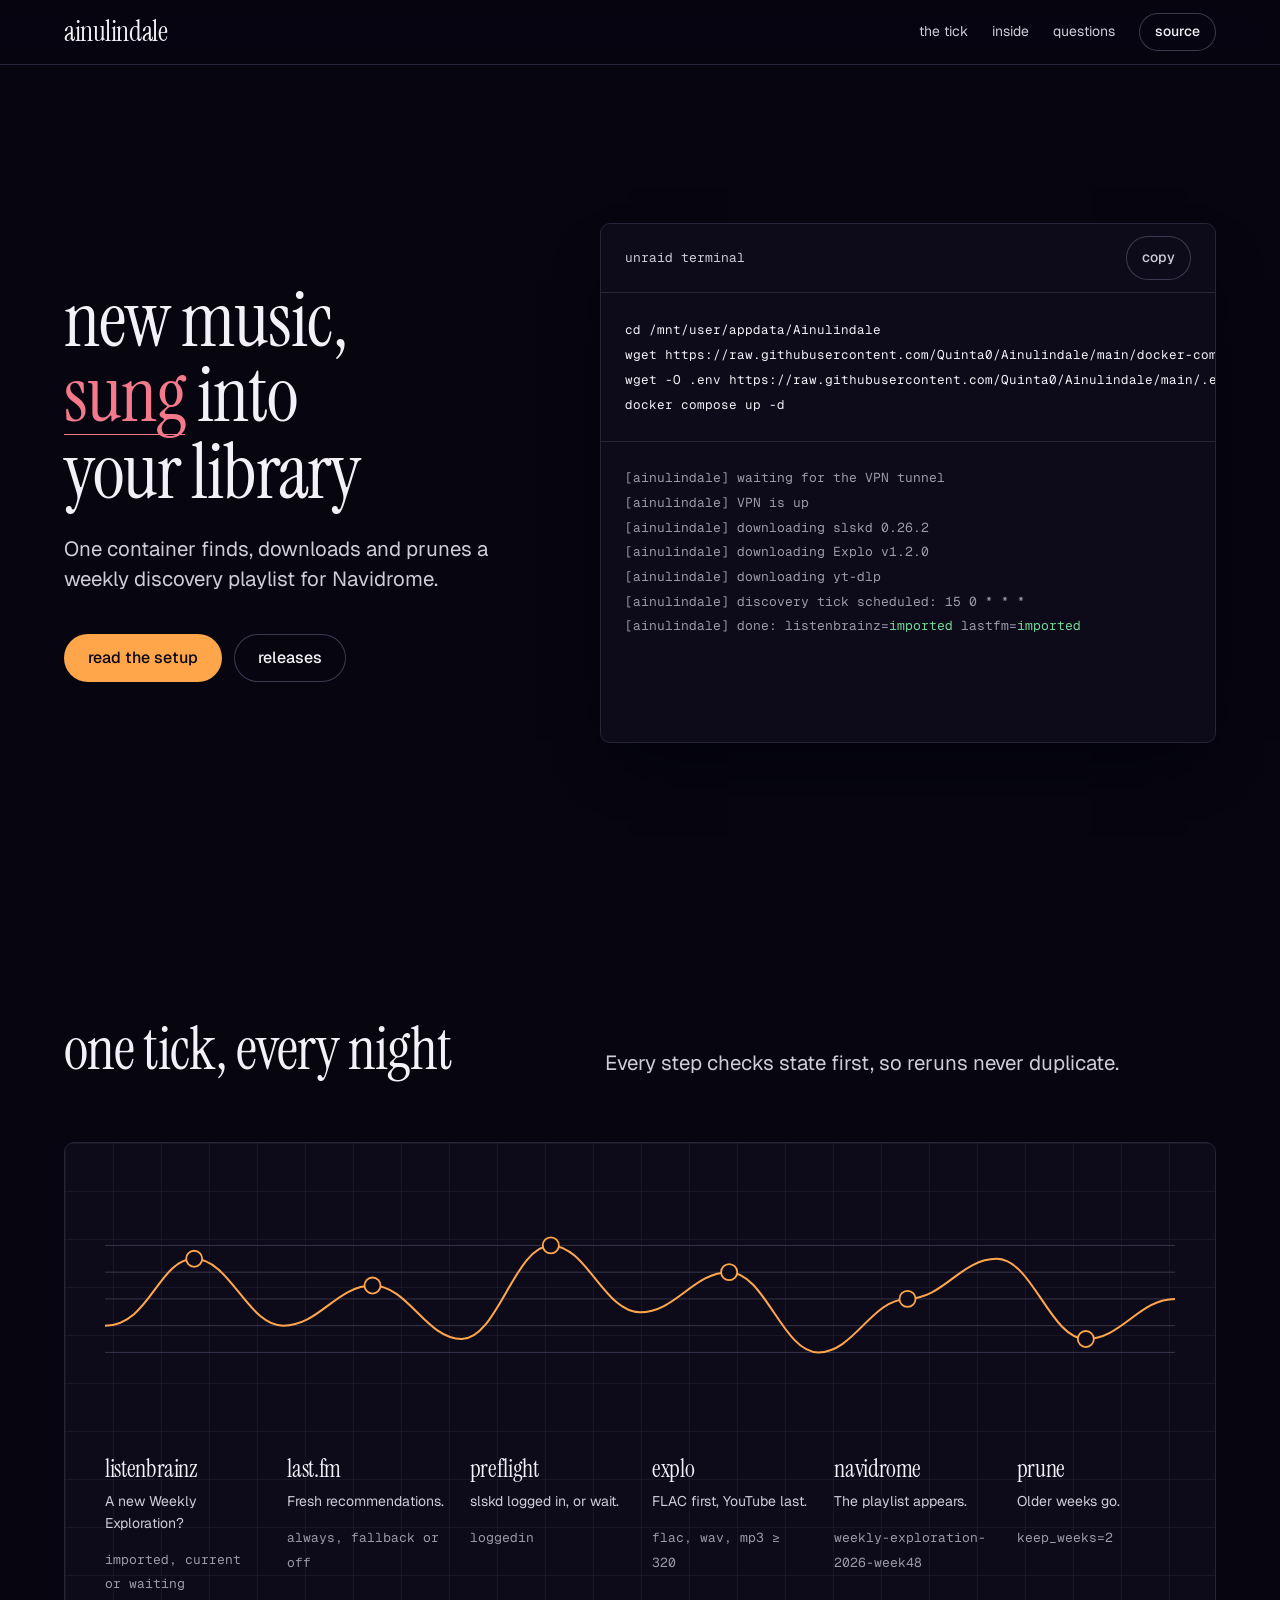
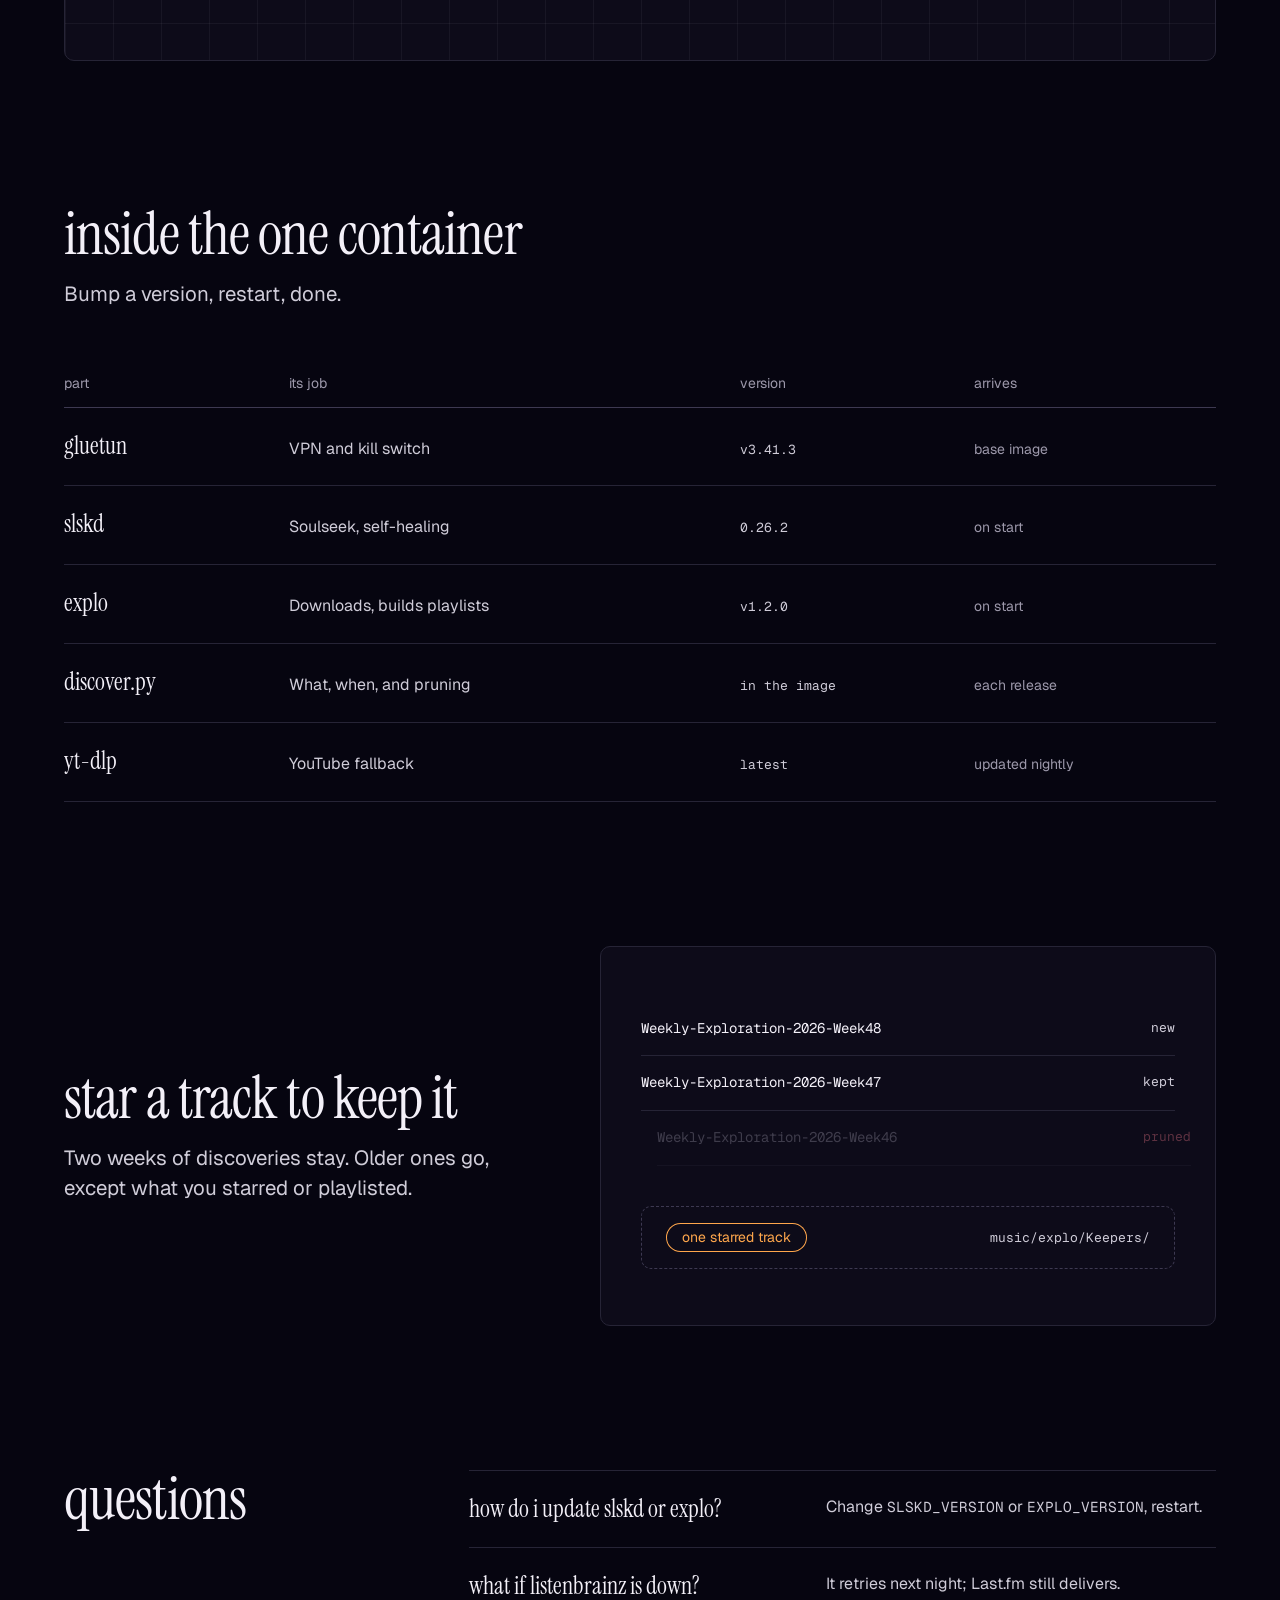
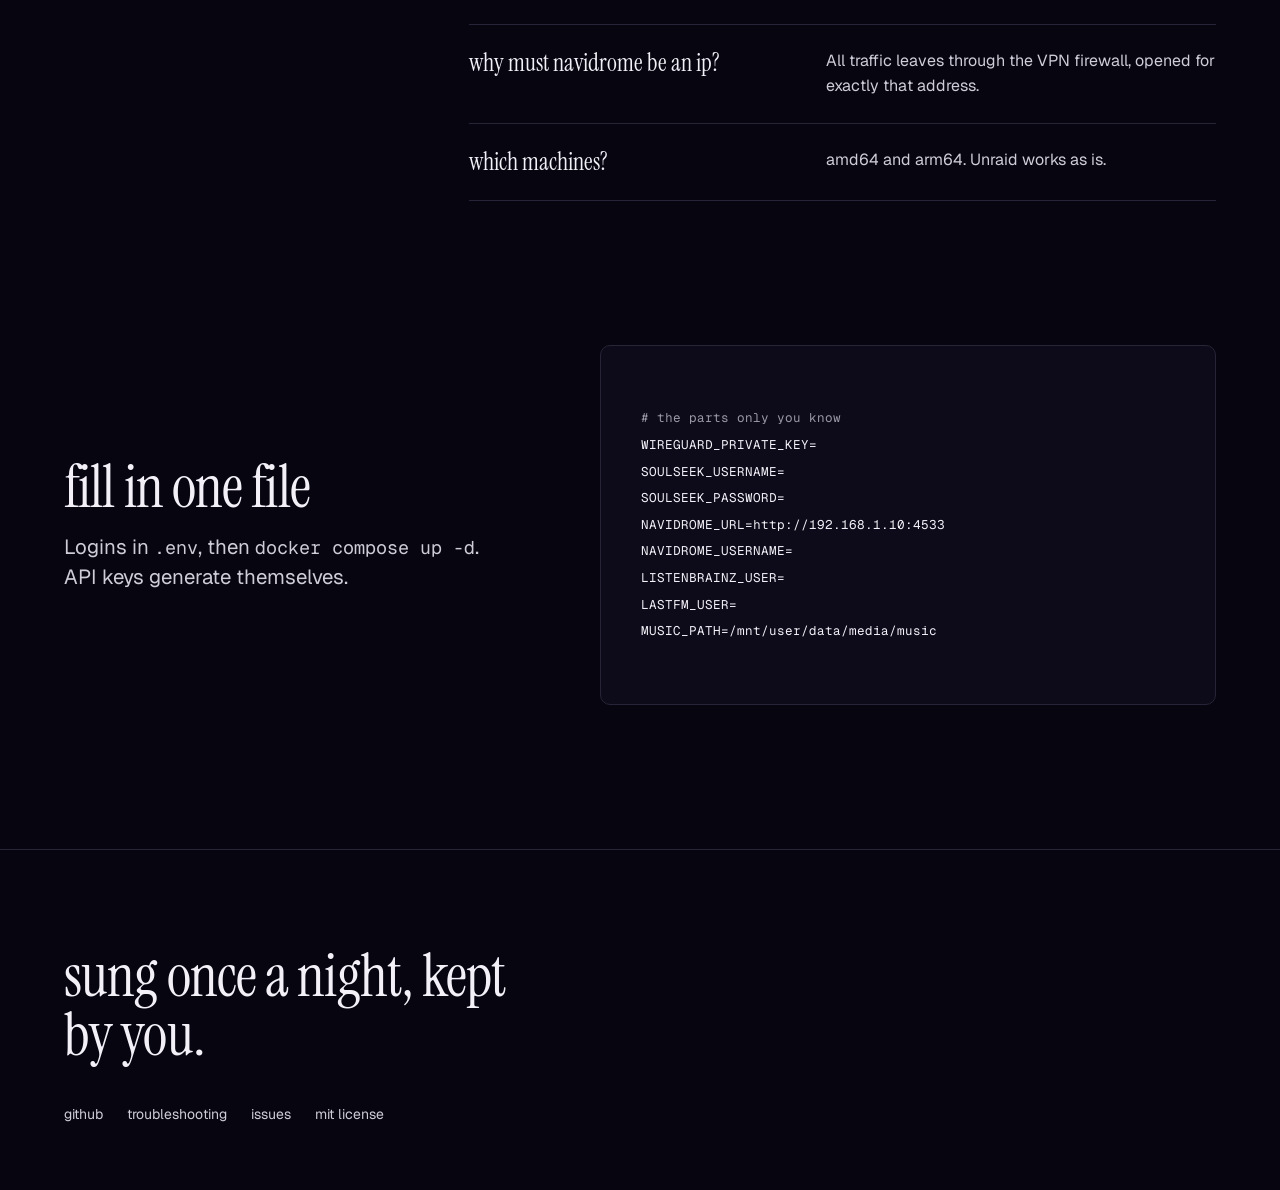
==== docs/index.html @ f3e62263 "Single-container image, release workflow and project site - One image (gluetun base) runs the VPN, s" ====
<!doctype html>
<html lang="en">
<head>
<meta charset="utf-8">
<meta name="viewport" content="width=device-width, initial-scale=1">
<title>Ainulindale: weekly music discovery for Navidrome, in one container</title>
<meta name="description" content="One Docker container that finds, downloads and prunes a weekly discovery playlist for Navidrome, through a VPN, from Soulseek.">
<link rel="preconnect" href="https://fonts.googleapis.com">
<link rel="preconnect" href="https://fonts.gstatic.com" crossorigin>
<link href="https://fonts.googleapis.com/css2?family=Instrument+Serif&family=Geist:wght@400;500&family=Geist+Mono:wght@400&display=swap" rel="stylesheet">
<link rel="stylesheet" href="site.css">
<script>document.documentElement.classList.add('js');</script>
</head>
<body>

<header class="nav">
  <div class="container nav__in">
    <a class="wordmark" href="#top">ainulindale</a>
    <nav aria-label="page">
      <a href="#tick">the tick</a>
      <a href="#inside">inside</a>
      <a href="#questions">questions</a>
      <a class="btn btn--secondary btn--sm" href="https://github.com/Quinta0/Ainulindale">source</a>
    </nav>
  </div>
</header>

<main id="top">

  <section class="hero">
    <div class="container hero__grid">
      <div class="hero__text">
        <h1>new music, <span class="verb">sung</span> into your library</h1>
        <p class="lead">One container finds, downloads and prunes a weekly discovery playlist for Navidrome.</p>
        <div class="actions">
          <a class="btn btn--primary" href="https://github.com/Quinta0/Ainulindale#setup">read the setup</a>
          <a class="btn btn--secondary" href="https://github.com/Quinta0/Ainulindale/releases">releases</a>
        </div>
      </div>

      <figure class="console well" aria-label="installing ainulindale">
        <div class="console__bar">
          <span class="readout">unraid terminal</span>
          <button class="btn btn--quiet" type="button" data-copy="#install">copy</button>
        </div>
<pre class="console__cmd" id="install"><code>cd /mnt/user/appdata/Ainulindale
wget https://raw.githubusercontent.com/Quinta0/Ainulindale/main/docker-compose.yml
wget -O .env https://raw.githubusercontent.com/Quinta0/Ainulindale/main/.env.example
docker compose up -d</code></pre>
        <ol class="console__log" aria-label="container log">
          <li style="--i:0">[ainulindale] waiting for the VPN tunnel</li>
          <li style="--i:1">[ainulindale] VPN is up</li>
          <li style="--i:2">[ainulindale] downloading slskd 0.26.2</li>
          <li style="--i:3">[ainulindale] downloading Explo v1.2.0</li>
          <li style="--i:4">[ainulindale] downloading yt-dlp</li>
          <li style="--i:5">[ainulindale] discovery tick scheduled: 15 0 * * *</li>
          <li style="--i:6">[ainulindale] done: listenbrainz=<b>imported</b> lastfm=<b>imported</b></li>
        </ol>
        <p class="console__status readout" aria-live="polite" data-copy-status></p>
      </figure>
    </div>
  </section>

  <section class="tick" id="tick">
    <div class="container">
      <div class="head split-head">
        <h2>one tick, every night</h2>
        <p class="lead">Every step checks state first, so reruns never duplicate.</p>
      </div>

      <figure class="score well blueprint" data-score>
        <svg class="score__svg" viewBox="0 0 1200 260" aria-hidden="true" focusable="false">
          <defs>
            <clipPath id="sing"><rect class="score__wipe" x="0" y="0" width="1200" height="260"/></clipPath>
          </defs>
          <g class="score__staff">
            <line x1="0" x2="1200" y1="70" y2="70"/><line x1="0" x2="1200" y1="100" y2="100"/>
            <line x1="0" x2="1200" y1="130" y2="130"/><line x1="0" x2="1200" y1="160" y2="160"/>
            <line x1="0" x2="1200" y1="190" y2="190"/>
          </g>
          <path class="score__ghost" d="M0 160 C 50 160, 60 85, 100 85 S 160 160, 200 160 S 260 115, 300 115 S 360 175, 400 175 S 460 70, 500 70 S 560 145, 600 145 S 660 100, 700 100 S 760 190, 800 190 S 860 130, 900 130 S 960 85, 1000 85 S 1060 175, 1100 175 S 1160 130, 1200 130"/>
          <g clip-path="url(#sing)">
            <path class="score__line" d="M0 160 C 50 160, 60 85, 100 85 S 160 160, 200 160 S 260 115, 300 115 S 360 175, 400 175 S 460 70, 500 70 S 560 145, 600 145 S 660 100, 700 100 S 760 190, 800 190 S 860 130, 900 130 S 960 85, 1000 85 S 1060 175, 1100 175 S 1160 130, 1200 130"/>
          </g>
          <g class="score__notes">
            <circle style="--i:0" cx="100" cy="85" r="9"/>
            <circle style="--i:1" cx="300" cy="115" r="9"/>
            <circle style="--i:2" cx="500" cy="70" r="9"/>
            <circle style="--i:3" cx="700" cy="100" r="9"/>
            <circle style="--i:4" cx="900" cy="130" r="9"/>
            <circle style="--i:5" cx="1100" cy="175" r="9"/>
          </g>
        </svg>
        <ol class="score__steps">
          <li style="--i:0"><h3>listenbrainz</h3><p>A new Weekly Exploration?</p><span class="readout">imported, current or waiting</span></li>
          <li style="--i:1"><h3>last.fm</h3><p>Fresh recommendations.</p><span class="readout">always, fallback or off</span></li>
          <li style="--i:2"><h3>preflight</h3><p>slskd logged in, or wait.</p><span class="readout">loggedin</span></li>
          <li style="--i:3"><h3>explo</h3><p>FLAC first, YouTube last.</p><span class="readout">flac, wav, mp3 ≥ 320</span></li>
          <li style="--i:4"><h3>navidrome</h3><p>The playlist appears.</p><span class="readout">weekly-exploration-2026-week48</span></li>
          <li style="--i:5"><h3>prune</h3><p>Older weeks go.</p><span class="readout">keep_weeks=2</span></li>
        </ol>
      </figure>
    </div>
  </section>

  <section class="inside" id="inside">
    <div class="container">
      <div class="head">
        <h2>inside the one container</h2>
        <p class="lead">Bump a version, restart, done.</p>
      </div>
      <div class="table-wrap">
        <table>
          <thead><tr><th scope="col">part</th><th scope="col">its job</th><th scope="col">version</th><th scope="col">arrives</th></tr></thead>
          <tbody>
            <tr><th scope="row">gluetun</th><td>VPN and kill switch</td><td class="readout">v3.41.3</td><td>base image</td></tr>
            <tr><th scope="row">slskd</th><td>Soulseek, self-healing</td><td class="readout">0.26.2</td><td>on start</td></tr>
            <tr><th scope="row">explo</th><td>Downloads, builds playlists</td><td class="readout">v1.2.0</td><td>on start</td></tr>
            <tr><th scope="row">discover.py</th><td>What, when, and pruning</td><td class="readout">in the image</td><td>each release</td></tr>
            <tr><th scope="row">yt-dlp</th><td>YouTube fallback</td><td class="readout">latest</td><td>updated nightly</td></tr>
          </tbody>
        </table>
      </div>
    </div>
  </section>

  <section class="keep">
    <div class="container keep__grid">
      <div class="keep__text">
        <h2>star a track to keep it</h2>
        <p class="lead">Two weeks of discoveries stay. Older ones go, except what you starred or playlisted.</p>
      </div>
      <figure class="weeks well" data-weeks aria-label="retention, week 48">
        <ul class="weeks__list">
          <li class="week"><span>Weekly-Exploration-2026-Week48</span><span class="readout">new</span></li>
          <li class="week"><span>Weekly-Exploration-2026-Week47</span><span class="readout">kept</span></li>
          <li class="week week--old"><span>Weekly-Exploration-2026-Week46</span><span class="readout">pruned</span></li>
        </ul>
        <div class="keepers">
          <span class="keepers__track">one starred track</span>
          <span class="keepers__dir readout">music/explo/Keepers/</span>
        </div>
      </figure>
    </div>
  </section>

  <section class="questions" id="questions">
    <div class="container q__grid">
      <h2>questions</h2>
      <dl class="rows">
        <div><dt>how do i update slskd or explo?</dt><dd>Change <code>SLSKD_VERSION</code> or <code>EXPLO_VERSION</code>, restart.</dd></div>
        <div><dt>what if listenbrainz is down?</dt><dd>It retries next night; Last.fm still delivers.</dd></div>
        <div><dt>why must navidrome be an ip?</dt><dd>All traffic leaves through the VPN firewall, opened for exactly that address.</dd></div>
        <div><dt>which machines?</dt><dd>amd64 and arm64. Unraid works as is.</dd></div>
      </dl>
    </div>
  </section>

  <section class="close">
    <div class="container close__grid">
      <div>
        <h2>fill in one file</h2>
        <p class="lead">Logins in <code>.env</code>, then <code>docker compose up -d</code>. API keys generate themselves.</p>
      </div>
<figure class="well envfile"><pre><code><span class="c"># the parts only you know</span>
WIREGUARD_PRIVATE_KEY=
SOULSEEK_USERNAME=
SOULSEEK_PASSWORD=
NAVIDROME_URL=http://192.168.1.10:4533
NAVIDROME_USERNAME=
LISTENBRAINZ_USER=
LASTFM_USER=
MUSIC_PATH=/mnt/user/data/media/music</code></pre></figure>
    </div>
  </section>

</main>

<footer class="footer">
  <div class="container footer__in">
    <p class="footer__line">sung once a night, kept by you.</p>
    <ul class="footer__links">
      <li><a href="https://github.com/Quinta0/Ainulindale">github</a></li>
      <li><a href="https://github.com/Quinta0/Ainulindale#troubleshooting">troubleshooting</a></li>
      <li><a href="https://github.com/Quinta0/Ainulindale/issues">issues</a></li>
      <li><a href="https://github.com/Quinta0/Ainulindale/blob/main/LICENSE">mit license</a></li>
    </ul>
  </div>
</footer>

<script>
// one-shot motion: each [data-*] figure plays once when it comes into view
const io = new IntersectionObserver((es) => es.forEach((e) => {
  if (e.isIntersecting) { e.target.classList.add('is-in'); io.unobserve(e.target); }
}), { rootMargin: '0px 0px -15% 0px' });
document.querySelectorAll('.console, [data-score], [data-weeks]').forEach((el) => io.observe(el));

document.querySelectorAll('[data-copy]').forEach((btn) => btn.addEventListener('click', async () => {
  const status = document.querySelector('[data-copy-status]');
  try {
    await navigator.clipboard.writeText(document.querySelector(btn.dataset.copy).innerText);
    status.textContent = 'copied to the clipboard';
  } catch { status.textContent = 'select the text to copy it'; }
}));
</script>
</body>
</html>
---- docs/site.css ----
/* Hallmark · shape: Manifesto · genre: atmospheric · theme: Lumen (deal 3/3, seed ainulindale-self-hosted-music-discovery-c92f·c902a403·2026-11-25·r0) · job: sign up (install) · draw: b636f2
 * hero: Counter · nav: edge-aligned · footer: statement (swapped from index columns: no sitemap) · imagery: the product's own log and config, no photographs · signature: one nightly tick drawn as a melody across a staff, its notes landing on the real steps
 * axes: dark/roman-serif/warm · posture: restrained · contrast: pass · fold: pass · lumen: night · v2.0.0 */
/* Hallmark · pre-emit critique: P4 H4 E4 S5 R4 V4 · weakest: P, an install page argues little; the argument is "one container, not five", carried by the table and the hero log */
/* Hallmark · waive 38iii · the theme names the rose verb as its signature, once, in the hero · Lumen names the rose verb as its one signature word */
/* Hallmark · waive 47c · blueprint grid inside the score well only, never under running text · the grid sits in one diagram well, as the theme specifies */
/* Hallmark · waive 80 · figure.score is a diagram whose six notes are labelled with the real steps beneath · the melody is the tick itself, the page's signature */
/* Hallmark · waive 26b · no control on the page is ever disabled · the copy button always works */
/* motion: the user asked for motion design, so the theme's single reveal becomes three one-shot plays (hero log, score, retention), transform and opacity only, none loops */
@import url("./tokens.css");
@import url("./base.css");

body { font-variant-numeric: tabular-nums; }
h1, h2, h3, nav, th, figcaption, .btn, dt { text-transform: lowercase; }
h1, h2, h3 { font-weight: 400; }
h1 { font-size: clamp(3rem, 5.4vw + 0.5rem, 6rem); line-height: 0.98; max-width: 11ch; }
h2 { font-size: var(--text-display-s); line-height: 0.98; }
code { font-family: var(--font-outlier); font-size: 0.9em; }

/* nav */
.nav { position: sticky; top: 0; z-index: var(--z-sticky-nav); background: color-mix(in oklab, var(--color-paper) 88%, transparent); backdrop-filter: blur(10px); border-bottom: var(--rule-hair) solid var(--color-rule); }
.nav__in { display: flex; align-items: center; justify-content: space-between; min-height: 64px; gap: var(--space-lg); }
.wordmark { font: 400 1.75rem/1 var(--font-display); text-decoration: none; letter-spacing: var(--tracking-display); }
.nav nav { display: flex; align-items: center; gap: var(--space-lg); font-size: var(--text-sm); }
.nav nav a:not(.btn) { color: var(--color-ink-2); text-decoration: none; }
.nav nav a:not(.btn):hover { color: var(--color-ink); text-decoration: underline; text-decoration-color: var(--color-accent); }

/* controls */
.btn { display: inline-flex; align-items: center; min-height: 46px; border: 0; border-radius: var(--radius-pill); padding: var(--space-sm) var(--space-lg); font-weight: 500; text-decoration: none; cursor: pointer; transition: background-color var(--dur-short) var(--ease-out), color var(--dur-short) var(--ease-out), transform var(--dur-micro) var(--ease-out); }
.btn:active { transform: translateY(1px); }
.btn:focus-visible { outline: 2px solid var(--color-focus); outline-offset: 3px; transition: none; }
.btn--primary { background: var(--color-accent); color: var(--color-accent-ink); }
.btn--primary:hover { background: color-mix(in oklab, var(--color-accent) 88%, var(--color-ink)); }
.btn--secondary { box-shadow: inset 0 0 0 var(--rule-hair) var(--color-rule-2); color: var(--color-ink); background: transparent; }
.btn--secondary:hover { background: var(--color-paper-2); }
.btn--sm { min-height: 36px; padding: var(--space-xs) var(--space-md); }
.btn--quiet { min-height: 44px; padding: var(--space-2xs) var(--space-md); background: transparent; color: var(--color-ink-2); box-shadow: inset 0 0 0 var(--rule-hair) var(--color-rule-2); font-size: var(--text-sm); }
.btn--quiet:hover { background: var(--color-paper-3); color: var(--color-ink); }
.actions { display: flex; flex-wrap: wrap; gap: var(--space-sm); margin-top: var(--space-xl); }

/* surfaces */
.well { margin: 0; background: var(--color-paper-2); border: var(--rule-hair) solid var(--color-rule); border-radius: var(--radius-card); }
.blueprint { background-image: linear-gradient(var(--rule-blueprint) 1px, transparent 1px), linear-gradient(90deg, var(--rule-blueprint) 1px, transparent 1px); background-size: 48px 48px; }
.readout { font: 400 0.8125rem/1.5 var(--font-outlier); color: var(--color-ink-2); }

/* the verb */
.verb { display: inline-block; color: var(--color-accent-2); }
.verb::after { content: ""; display: block; height: var(--rule-hair); background: currentColor; transform-origin: left; animation: draw var(--dur-long) var(--ease-out) 300ms both; }
@keyframes draw { from { transform: scaleX(0); } }

/* hero: Counter */
.hero { min-height: calc(100dvh - 65px); display: grid; align-items: center; padding-block: var(--space-2xl); }
.hero__grid { display: grid; grid-template-columns: minmax(0, 5fr) minmax(0, 7fr); gap: var(--space-3xl); align-items: center; }
.hero .lead { margin-top: var(--space-lg); color: var(--color-ink-2); max-width: 36ch; }
.console { display: flex; flex-direction: column; min-height: 520px; box-shadow: var(--shadow-card); overflow: hidden; }
.console__bar { display: flex; align-items: center; justify-content: space-between; padding: var(--space-sm) var(--space-lg); border-bottom: var(--rule-hair) solid var(--color-rule); }
.console__cmd { margin: 0; padding: var(--space-lg); overflow-x: auto; font: 400 0.875rem/1.8 var(--font-outlier); color: var(--color-ink); border-bottom: var(--rule-hair) solid var(--color-rule); }
.console__log { list-style: none; margin: 0; padding: var(--space-lg); flex: 1; font: 400 0.8125rem/1.9 var(--font-outlier); color: var(--color-muted); }
.console__log b { font-weight: 400; color: var(--color-live); }
.console__status { min-height: 1.5em; padding: 0 var(--space-lg) var(--space-md); }
.js .console__log li { opacity: 0; transform: translateY(6px); transition: opacity var(--dur-long) var(--ease-out), transform var(--dur-long) var(--ease-out); transition-delay: calc(400ms + var(--i) * 70ms); }
.js .console.is-in .console__log li { opacity: 1; transform: none; }

/* sections */
main > section + section { padding-top: var(--section-gap); }
main > section.tick { padding-top: var(--section-gap-s); }
main > section.close { padding-bottom: var(--section-gap); }
.head { margin-bottom: var(--space-2xl); }
.head .lead { margin-top: var(--space-md); color: var(--color-ink-2); }
.split-head { display: grid; grid-template-columns: minmax(0, 5fr) minmax(0, 6fr); column-gap: var(--gap-columns); align-items: end; }
.split-head .lead { margin: 0; grid-column: 2; }

/* the score: one tick as a melody */
.score { padding: var(--space-xl) var(--space-xl) var(--space-2xl); }
.score__svg { width: 100%; height: auto; overflow: visible; }
.score__staff line { stroke: var(--color-rule-2); stroke-width: 1; }
.score__ghost { fill: none; stroke: var(--color-rule-2); stroke-width: 1.5; stroke-dasharray: 2 6; }
.score__line { fill: none; stroke: var(--color-accent); stroke-width: 2.25; stroke-linecap: round; }
.score__notes circle { fill: var(--color-paper-2); stroke: var(--color-accent); stroke-width: 2; transform-box: fill-box; transform-origin: center; }
.score__wipe { transform-box: fill-box; transform-origin: left; }
.score__steps { list-style: none; margin: var(--space-xl) 0 0; padding: 0; display: grid; grid-template-columns: repeat(6, minmax(0, 1fr)); gap: var(--space-lg); }
.score__steps h3 { font-size: var(--text-title); margin-bottom: var(--space-xs); }
.score__steps p { font-size: var(--text-sm); color: var(--color-ink-2); margin-bottom: var(--space-sm); }
.score__steps .readout { color: var(--color-muted); overflow-wrap: anywhere; }
.js .score__wipe { transform: scaleX(0); transition: transform 2.4s var(--ease-in-out); }
.js .score__notes circle { opacity: 0; transform: scale(0.3); transition: opacity var(--dur-long) var(--ease-out), transform var(--dur-long) var(--ease-out); transition-delay: calc(150ms + var(--i) * 380ms); }
.js .score__steps li { opacity: 0; transform: translateY(8px); transition: opacity var(--dur-long) var(--ease-out), transform var(--dur-long) var(--ease-out); transition-delay: calc(250ms + var(--i) * 380ms); }
.js .score.is-in .score__wipe { transform: none; }
.js .score.is-in .score__notes circle, .js .score.is-in .score__steps li { opacity: 1; transform: none; }

/* inside: table */
.table-wrap { overflow-x: auto; }
table { width: 100%; border-collapse: collapse; }
thead th { text-align: left; font-weight: 400; font-size: var(--text-sm); color: var(--color-muted); padding: 0 var(--space-md) var(--space-sm) 0; border-bottom: var(--rule-hair) solid var(--color-rule-2); }
tbody th, tbody td { text-align: left; padding: var(--space-lg) var(--space-md) var(--space-lg) 0; border-bottom: var(--rule-hair) solid var(--color-rule); vertical-align: baseline; }
tbody th { font: 400 var(--text-title)/1.2 var(--font-display); text-transform: lowercase; white-space: nowrap; }
tbody td { color: var(--color-ink-2); }
tbody td:last-child { color: var(--color-muted); font-size: var(--text-sm); }

/* keep: retention */
.keep__grid { display: grid; grid-template-columns: minmax(0, 5fr) minmax(0, 7fr); gap: var(--space-3xl); align-items: center; }
.keep__text .lead { margin-top: var(--space-md); color: var(--color-ink-2); }
.weeks { padding: var(--space-xl); min-height: 380px; display: flex; flex-direction: column; justify-content: center; gap: var(--space-xl); }
.weeks__list { list-style: none; margin: 0; padding: 0; }
.week { display: flex; justify-content: space-between; gap: var(--space-md); padding: var(--space-md) 0; border-bottom: var(--rule-hair) solid var(--color-rule); font-family: var(--font-outlier); font-size: 0.875rem; overflow-wrap: anywhere; }
.week--old { color: var(--color-muted); }
.week--old .readout { color: var(--color-accent-2); }
.keepers { display: flex; justify-content: space-between; align-items: center; gap: var(--space-md); padding: var(--space-md) var(--space-lg); border: var(--rule-hair) dashed var(--color-rule-2); border-radius: var(--radius-card); flex-wrap: wrap; }
.keepers__track { display: inline-flex; padding: var(--space-2xs) var(--space-md); border-radius: var(--radius-pill); box-shadow: inset 0 0 0 var(--rule-hair) var(--color-accent); color: var(--color-accent); font-size: var(--text-sm); }
.js .week--old { transition: opacity 600ms var(--ease-in) 900ms, transform 600ms var(--ease-in) 900ms; }
.js .weeks.is-in .week--old { opacity: 0.35; transform: translateX(16px); }
.js .keepers__track { opacity: 0; transform: translateY(-56px); transition: opacity var(--dur-long) var(--ease-out) 1300ms, transform 700ms var(--ease-out) 1300ms; }
.js .weeks.is-in .keepers__track { opacity: 1; transform: none; }

/* questions: rows */
.q__grid { display: grid; grid-template-columns: minmax(0, 4fr) minmax(0, 8fr); gap: var(--gap-columns); align-items: start; }
.rows { margin: 0; }
.rows > div { display: grid; grid-template-columns: minmax(0, 5fr) minmax(0, 6fr); gap: var(--gap-columns); padding: var(--space-lg) 0; border-top: var(--rule-hair) solid var(--color-rule); }
.rows > div:last-child { border-bottom: var(--rule-hair) solid var(--color-rule); }
.rows dt { font: 400 var(--text-title)/1.2 var(--font-display); }
.rows dd { margin: 0; color: var(--color-ink-2); }

/* close: the one file */
.close__grid { display: grid; grid-template-columns: minmax(0, 5fr) minmax(0, 7fr); gap: var(--space-3xl); align-items: center; }
.close .lead { margin-top: var(--space-md); color: var(--color-ink-2); }
.envfile { margin: 0; min-height: 360px; display: flex; flex-direction: column; justify-content: center; padding: var(--space-xl); overflow-x: auto; font: 400 0.875rem/1.9 var(--font-outlier); color: var(--color-ink); }
.envfile pre { margin: 0; overflow-x: auto; }
.envfile .c { color: var(--color-muted); }

/* footer: statement */
.footer { border-top: var(--rule-hair) solid var(--color-rule); padding-block: var(--space-3xl) var(--space-2xl); }
.footer__in { display: flex; flex-direction: column; gap: var(--space-xl); }
.footer__line { font: 400 var(--text-display-s)/1 var(--font-display); letter-spacing: var(--tracking-display); text-transform: lowercase; max-width: 20ch; }
.footer__links { list-style: none; margin: 0; padding: 0; display: flex; flex-wrap: wrap; gap: var(--space-lg); font-size: var(--text-sm); }
.footer__links a { color: var(--color-ink-2); text-decoration: none; }
.footer__links a:hover { color: var(--color-ink); text-decoration: underline; text-decoration-color: var(--color-accent); }

/* small screens */
@media (max-width: 60rem) {
  .hero__grid, .keep__grid, .close__grid, .q__grid, .split-head { grid-template-columns: minmax(0, 1fr); row-gap: var(--space-xl); }
  .split-head .lead { grid-column: 1; }
  .console { min-height: 0; }
  .score { padding: var(--space-lg); }
  .score__steps { grid-template-columns: repeat(2, minmax(0, 1fr)); }
  .nav nav a:not(.btn) { display: none; }
}
@media (max-width: 40rem) {
  .rows > div { grid-template-columns: minmax(0, 1fr); gap: var(--space-xs); }
  tbody td:nth-child(2) { min-width: 14rem; }
}
@media (prefers-reduced-motion: reduce) {
  .js .console__log li, .js .score__wipe, .js .score__notes circle, .js .score__steps li, .js .keepers__track { opacity: 1; transform: none; transition: none; }
  .js .week--old { opacity: 0.35; transform: none; transition: none; }
}
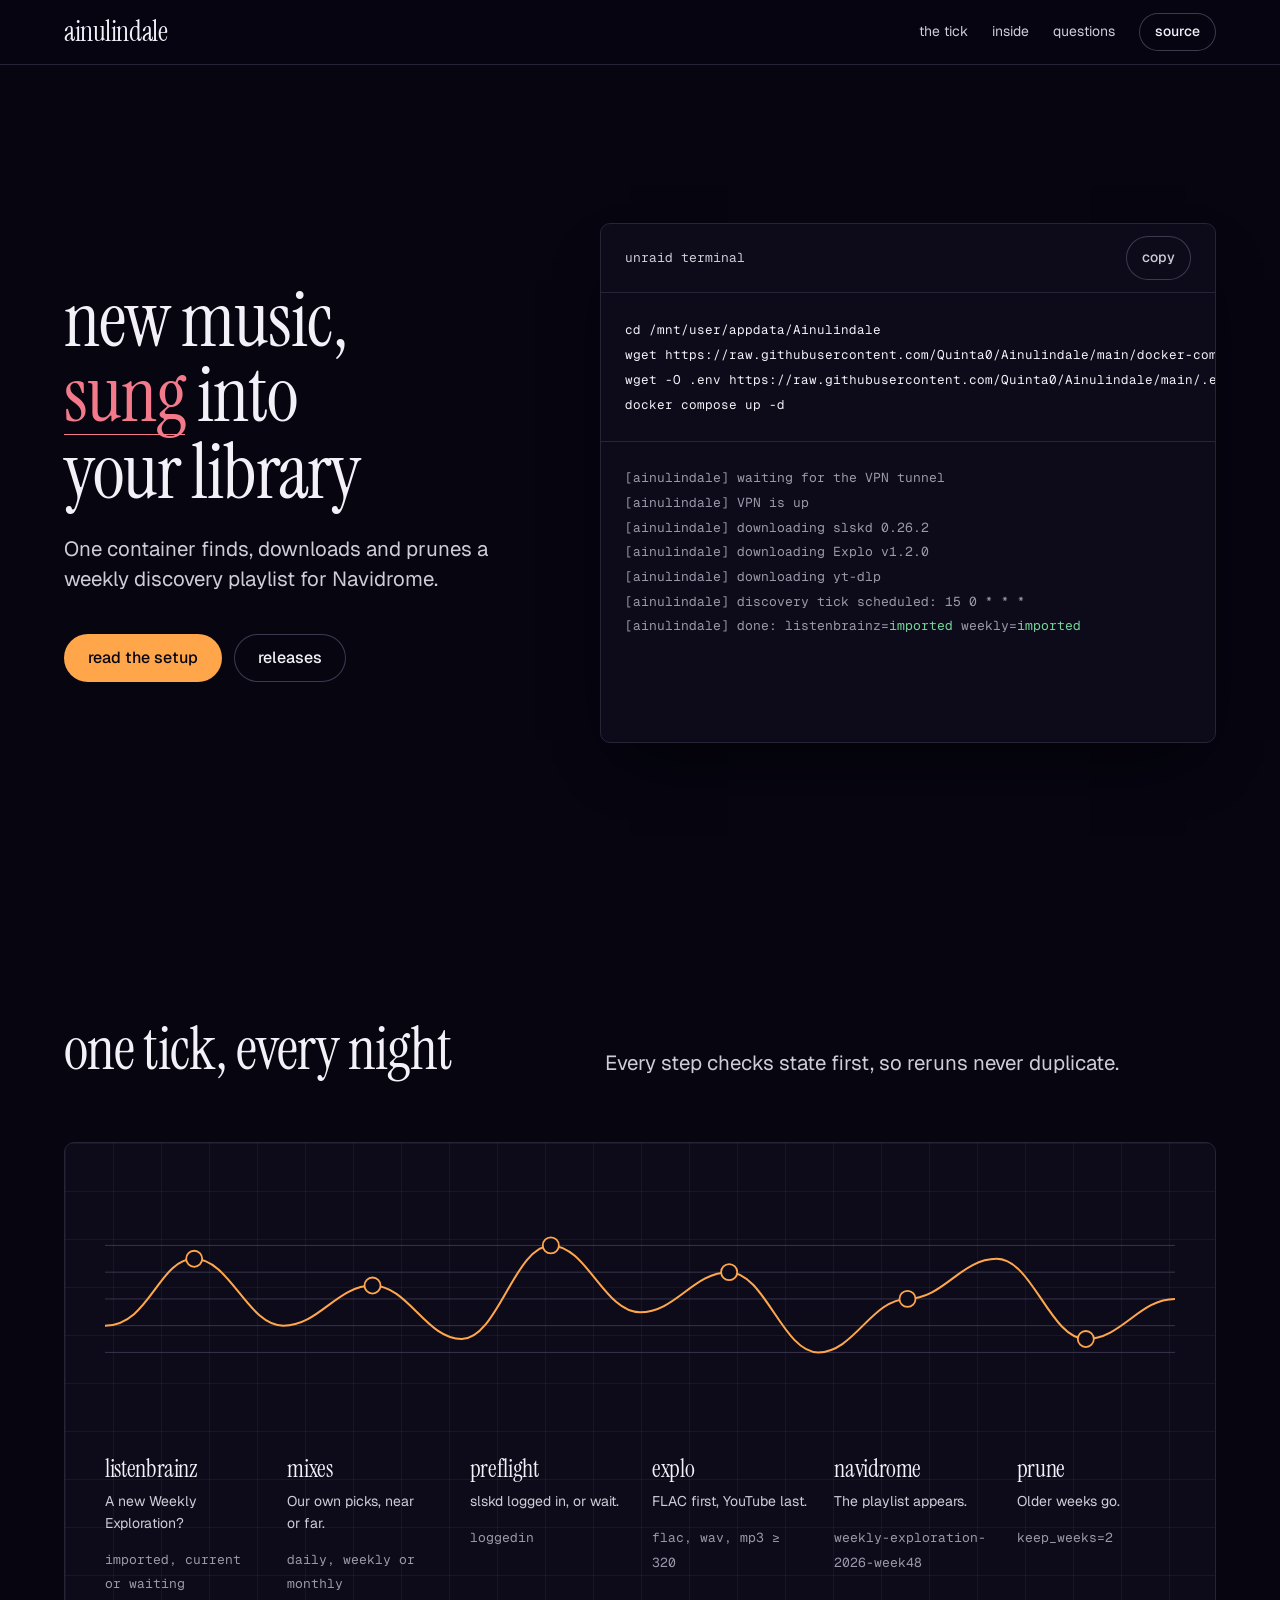
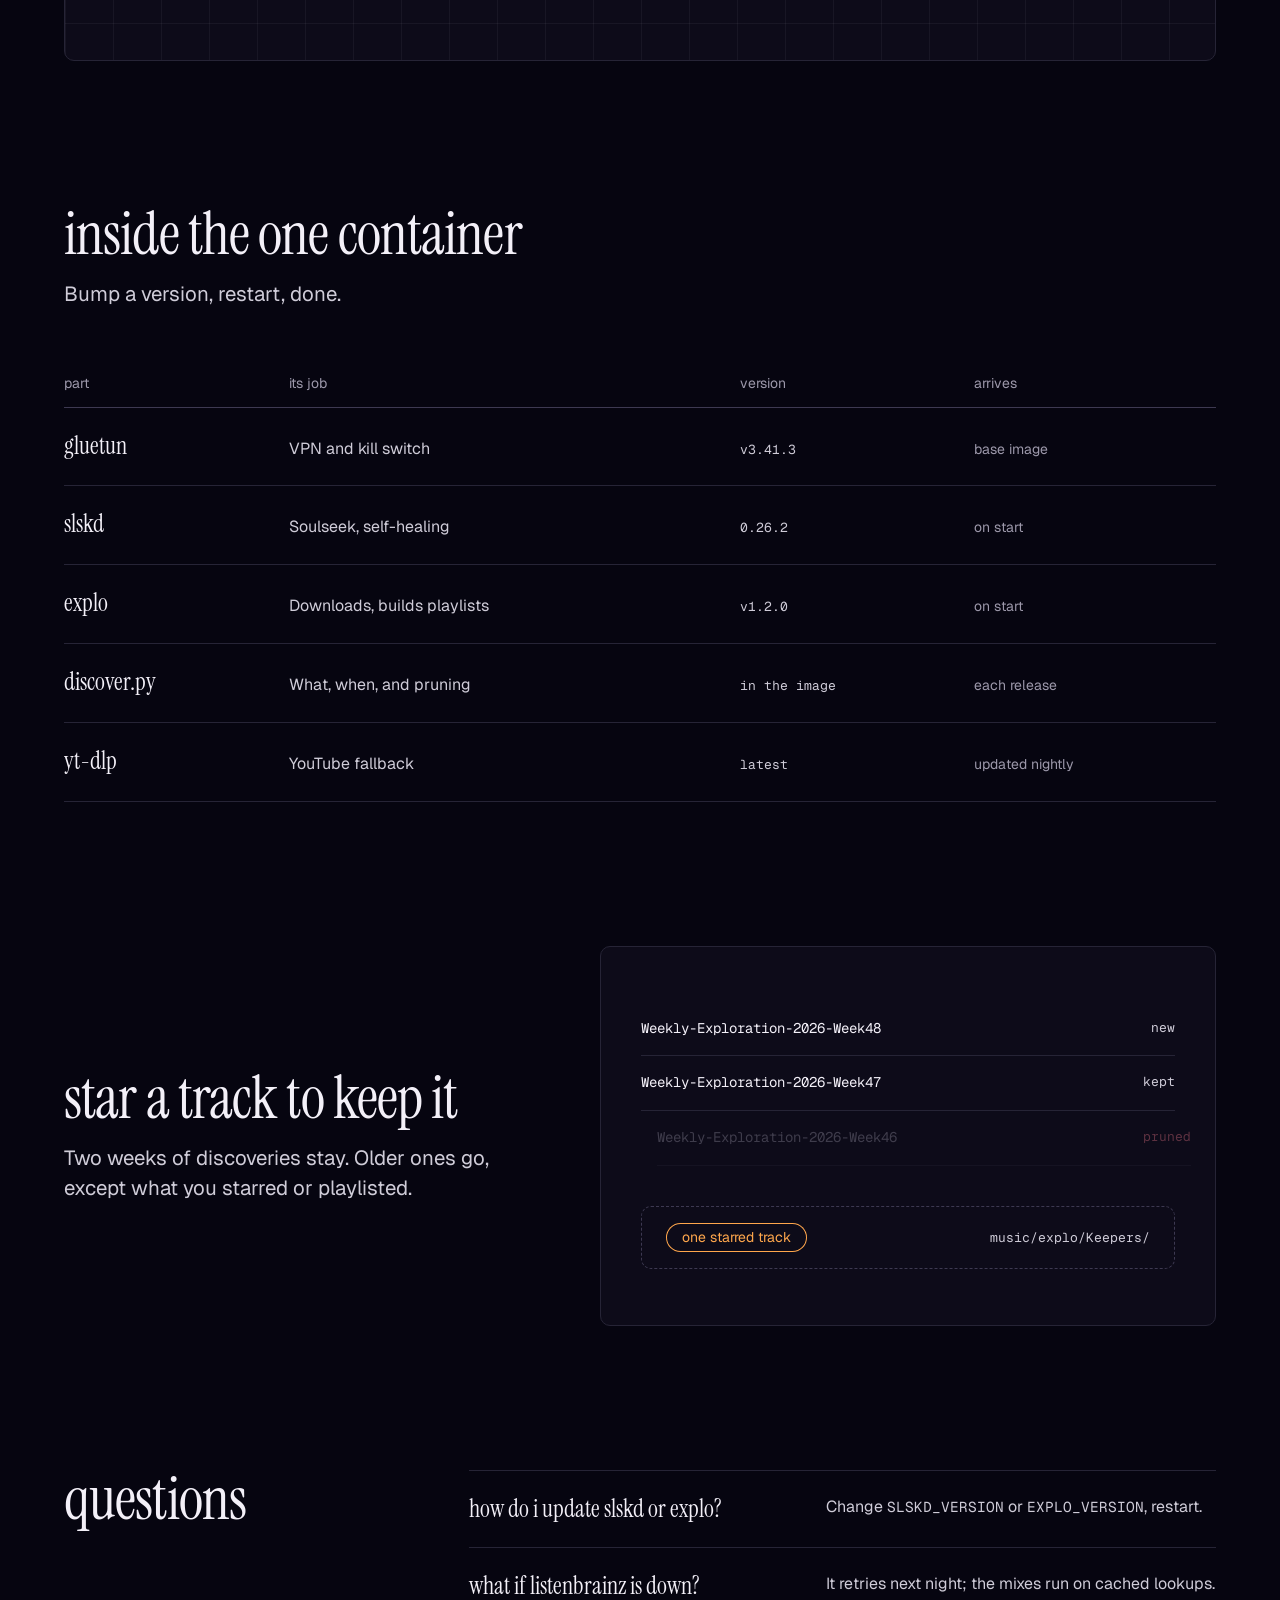
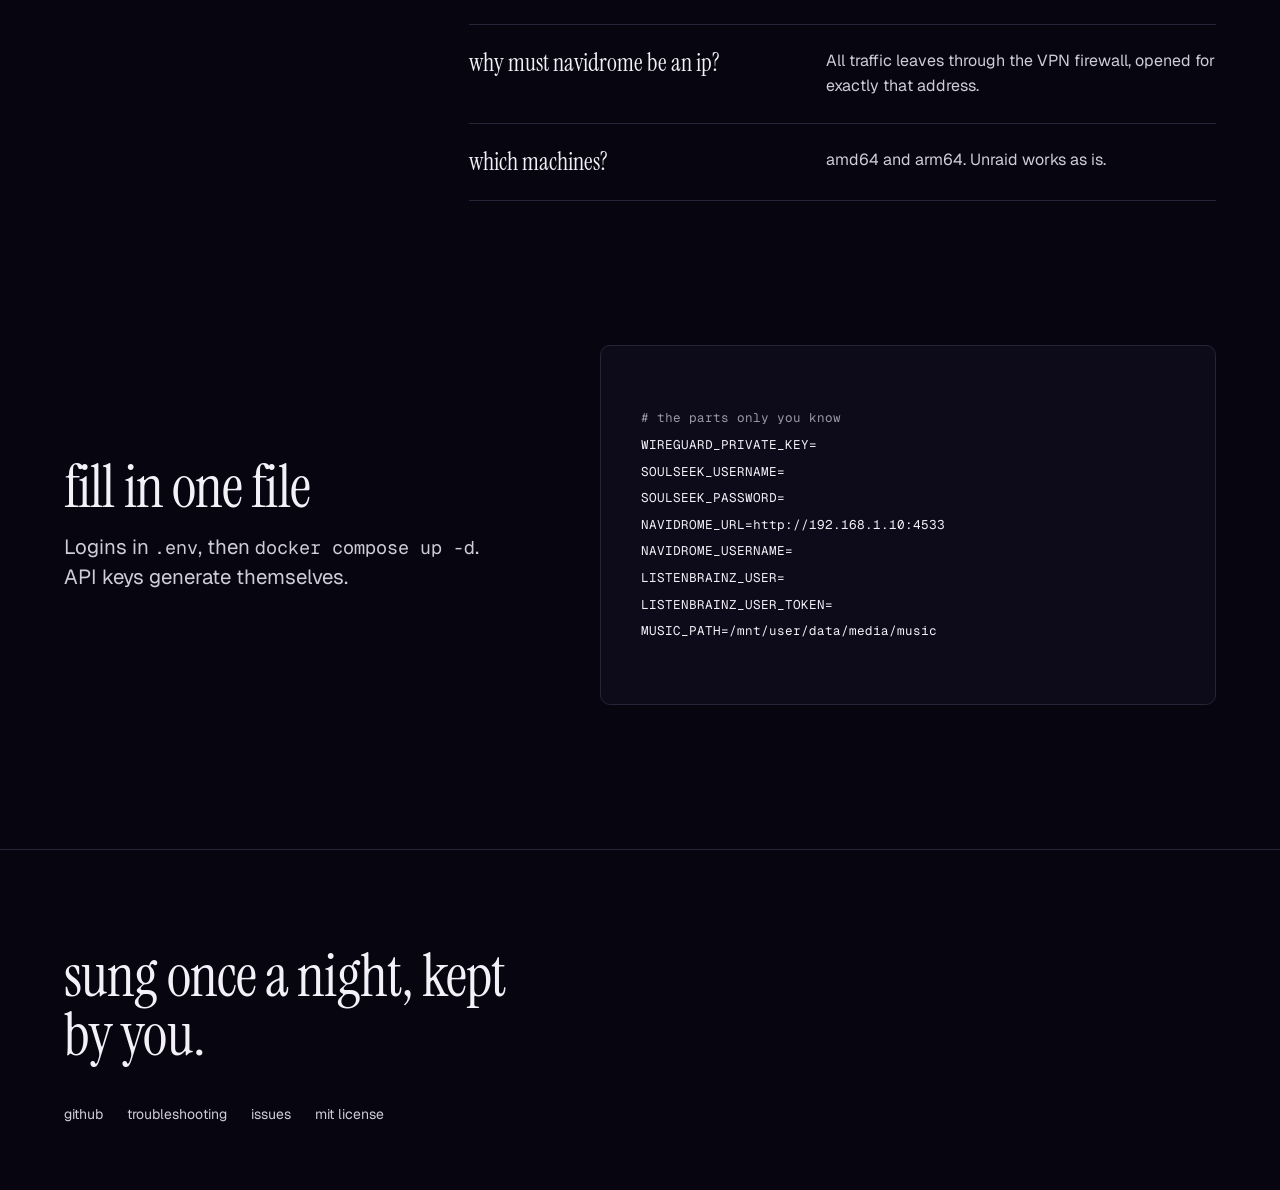
==== commit 0fb2bcc9: "removed LAstfm after their changes in the API usage and strated my own discovery engine" ====
--- a/docs/index.html
+++ b/docs/index.html
@@ -54,7 +54,7 @@
           <li style="--i:3">[ainulindale] downloading Explo v1.2.0</li>
           <li style="--i:4">[ainulindale] downloading yt-dlp</li>
           <li style="--i:5">[ainulindale] discovery tick scheduled: 15 0 * * *</li>
-          <li style="--i:6">[ainulindale] done: listenbrainz=<b>imported</b> lastfm=<b>imported</b></li>
+          <li style="--i:6">[ainulindale] done: listenbrainz=<b>imported</b> weekly=<b>imported</b></li>
         </ol>
         <p class="console__status readout" aria-live="polite" data-copy-status></p>
       </figure>
@@ -93,7 +93,7 @@
         </svg>
         <ol class="score__steps">
           <li style="--i:0"><h3>listenbrainz</h3><p>A new Weekly Exploration?</p><span class="readout">imported, current or waiting</span></li>
-          <li style="--i:1"><h3>last.fm</h3><p>Fresh recommendations.</p><span class="readout">always, fallback or off</span></li>
+          <li style="--i:1"><h3>mixes</h3><p>Our own picks, near or far.</p><span class="readout">daily, weekly or monthly</span></li>
           <li style="--i:2"><h3>preflight</h3><p>slskd logged in, or wait.</p><span class="readout">loggedin</span></li>
           <li style="--i:3"><h3>explo</h3><p>FLAC first, YouTube last.</p><span class="readout">flac, wav, mp3 ≥ 320</span></li>
           <li style="--i:4"><h3>navidrome</h3><p>The playlist appears.</p><span class="readout">weekly-exploration-2026-week48</span></li>
@@ -149,7 +149,7 @@
       <h2>questions</h2>
       <dl class="rows">
         <div><dt>how do i update slskd or explo?</dt><dd>Change <code>SLSKD_VERSION</code> or <code>EXPLO_VERSION</code>, restart.</dd></div>
-        <div><dt>what if listenbrainz is down?</dt><dd>It retries next night; Last.fm still delivers.</dd></div>
+        <div><dt>what if listenbrainz is down?</dt><dd>It retries next night; the mixes run on cached lookups.</dd></div>
         <div><dt>why must navidrome be an ip?</dt><dd>All traffic leaves through the VPN firewall, opened for exactly that address.</dd></div>
         <div><dt>which machines?</dt><dd>amd64 and arm64. Unraid works as is.</dd></div>
       </dl>
@@ -169,7 +169,7 @@
 NAVIDROME_URL=http://192.168.1.10:4533
 NAVIDROME_USERNAME=
 LISTENBRAINZ_USER=
-LASTFM_USER=
+LISTENBRAINZ_USER_TOKEN=
 MUSIC_PATH=/mnt/user/data/media/music</code></pre></figure>
     </div>
   </section>
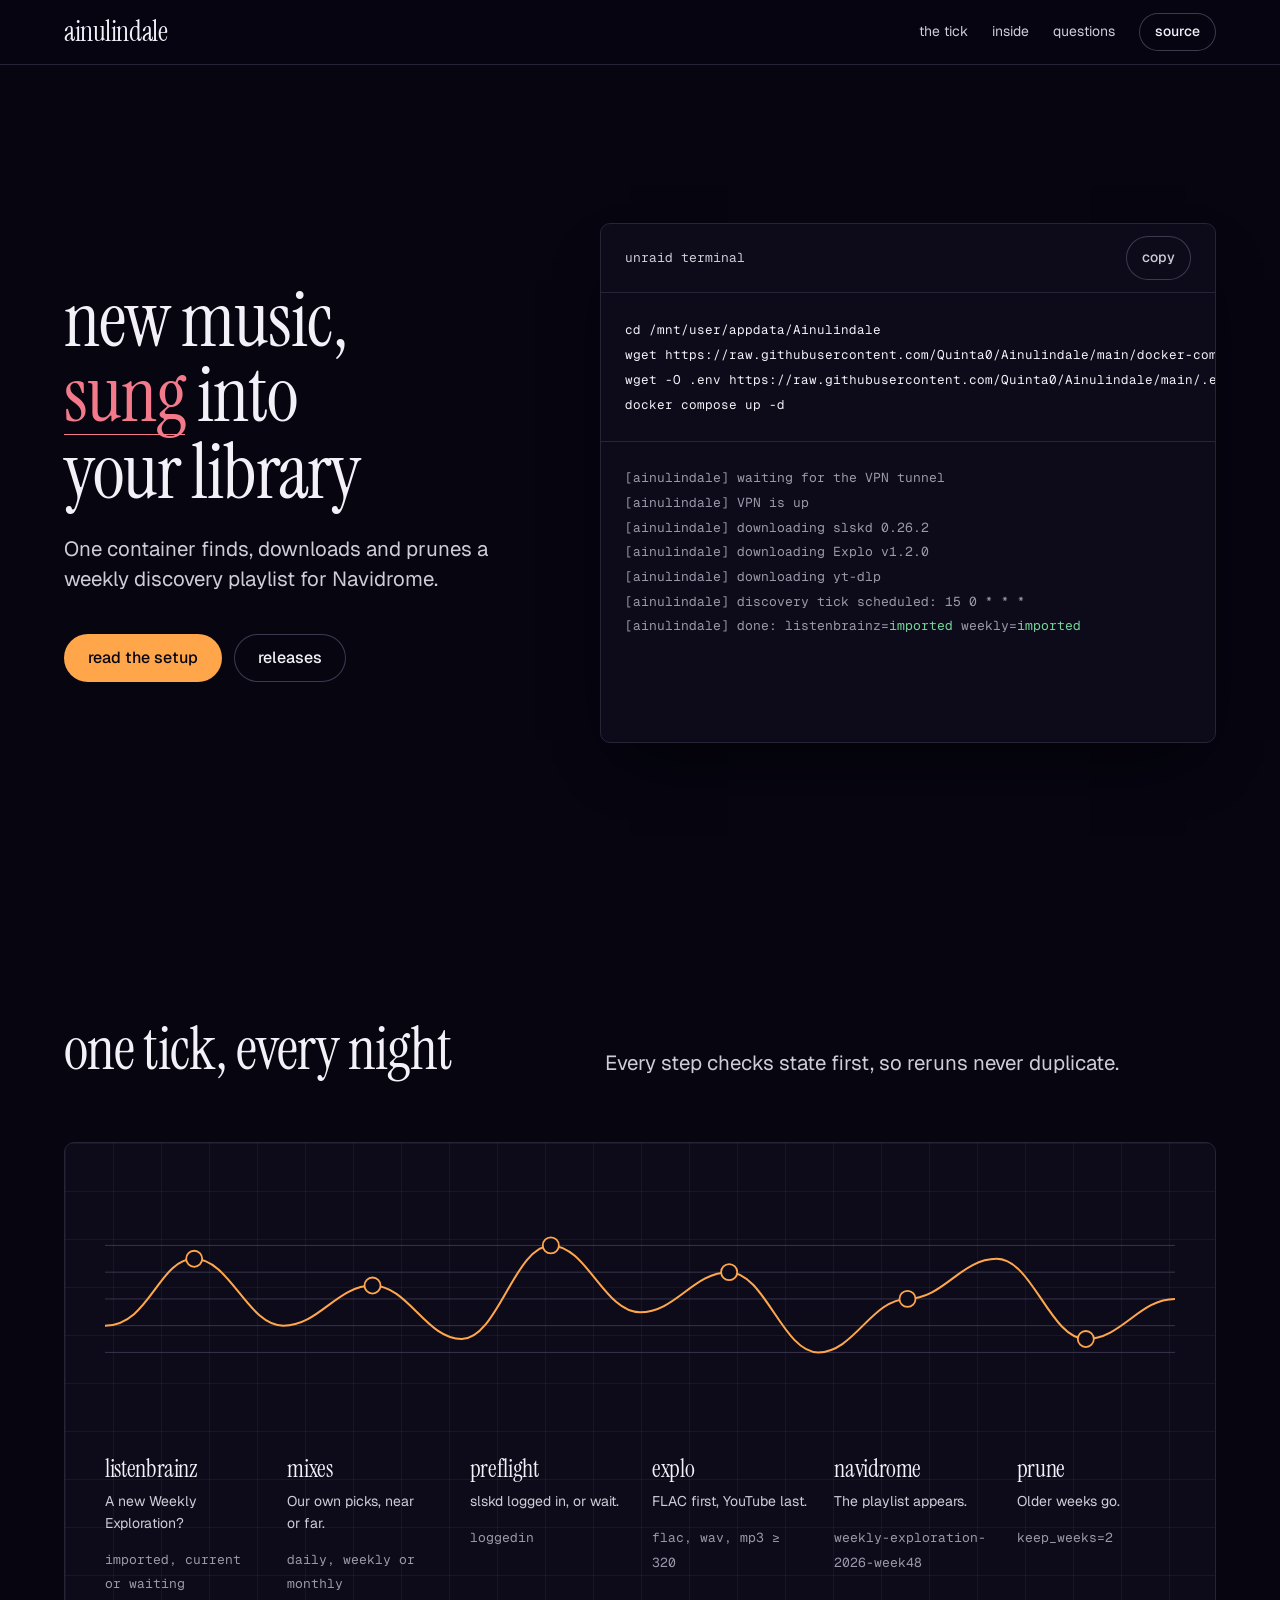
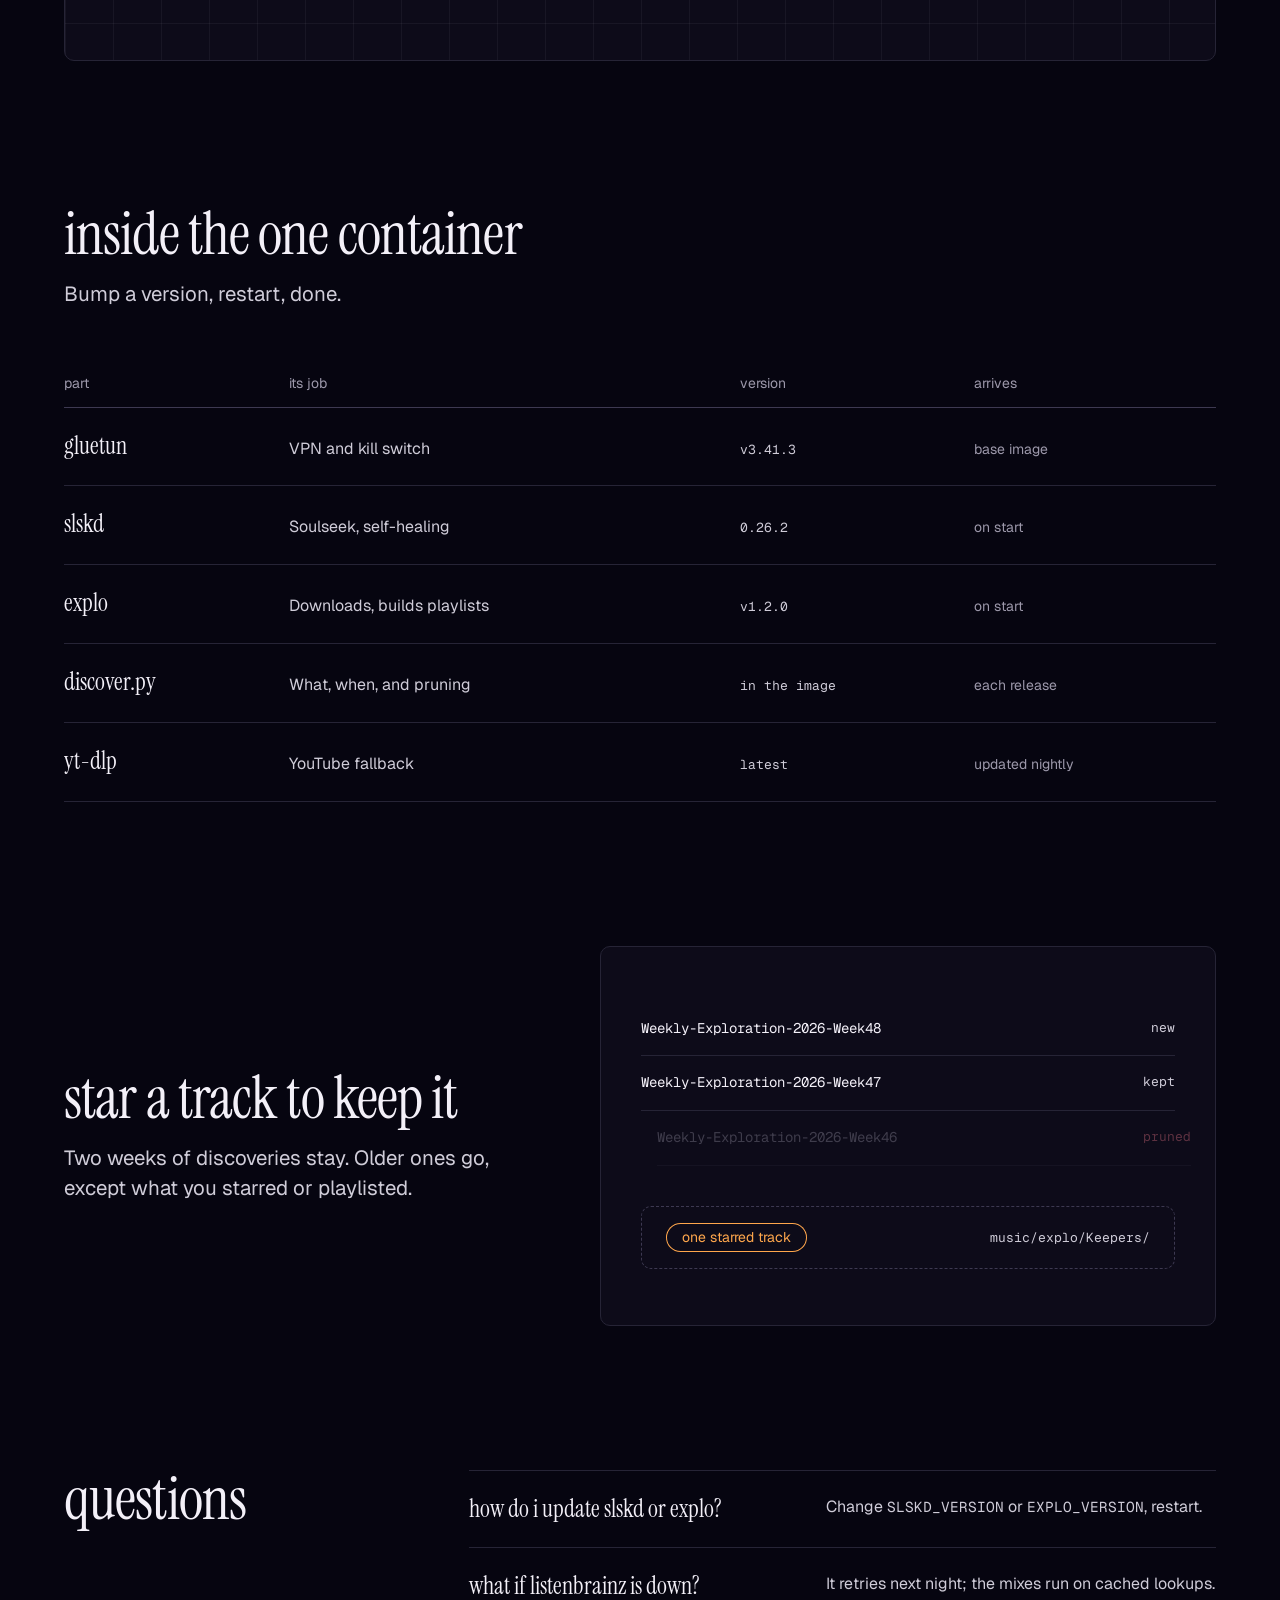
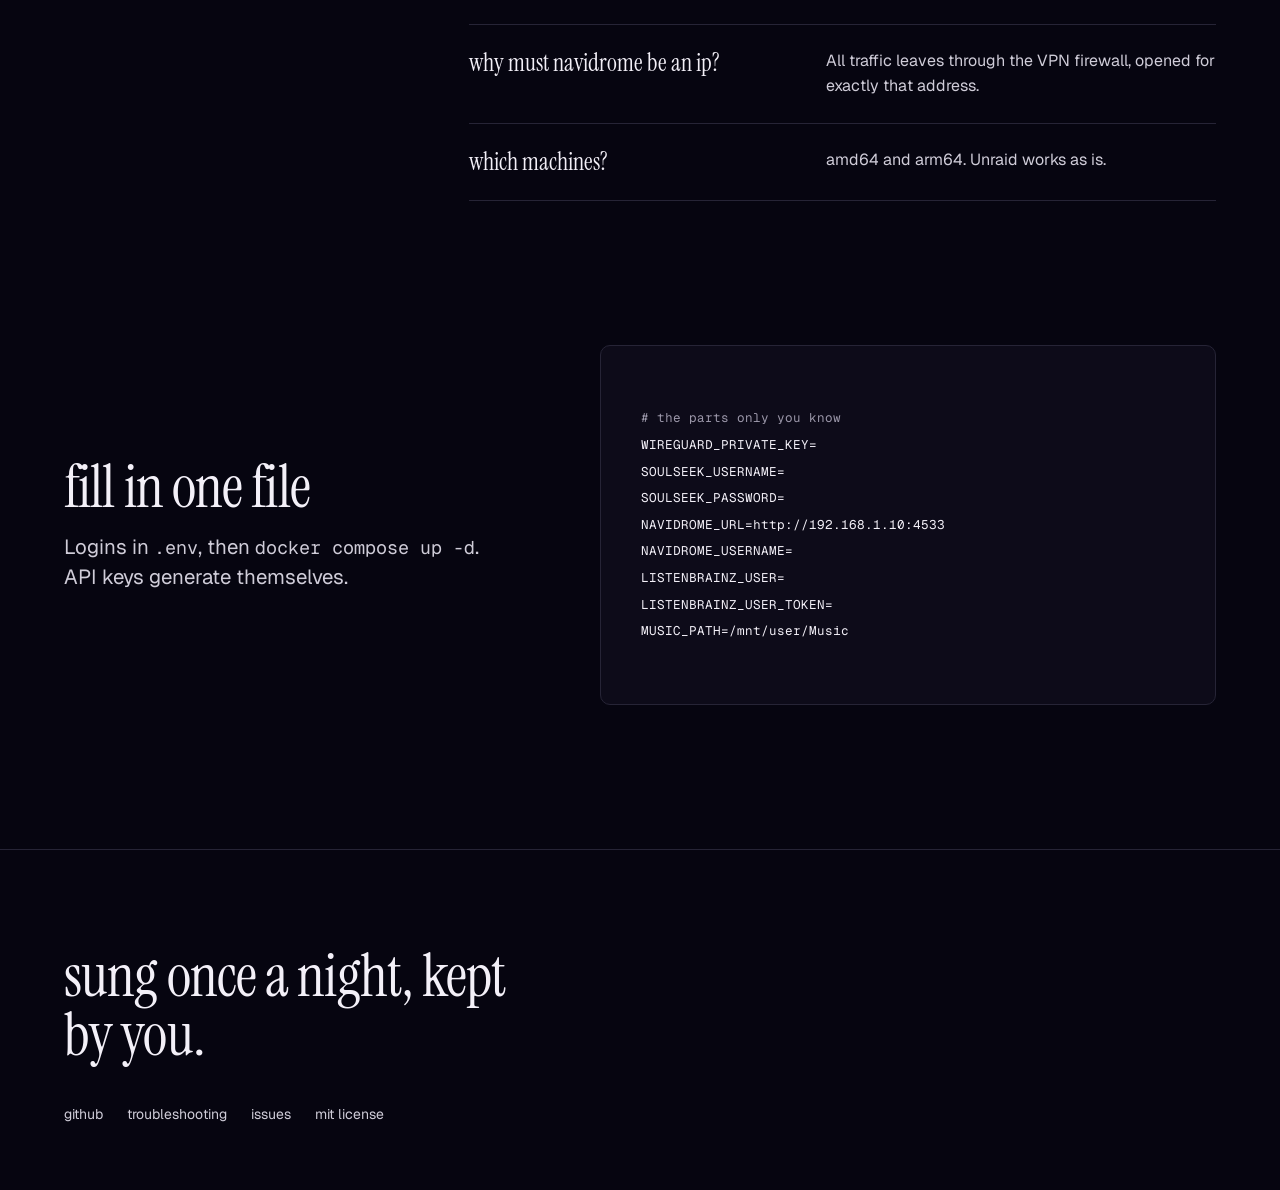
==== commit 7f5c97a1: "YouTube cookies path that survives Explo upgrades; no example music path - COOKIES_PATH=/config/expl" ====
--- a/docs/index.html
+++ b/docs/index.html
@@ -170,7 +170,7 @@
 NAVIDROME_USERNAME=
 LISTENBRAINZ_USER=
 LISTENBRAINZ_USER_TOKEN=
-MUSIC_PATH=/mnt/user/data/media/music</code></pre></figure>
+MUSIC_PATH=/mnt/user/Music</code></pre></figure>
     </div>
   </section>
 
